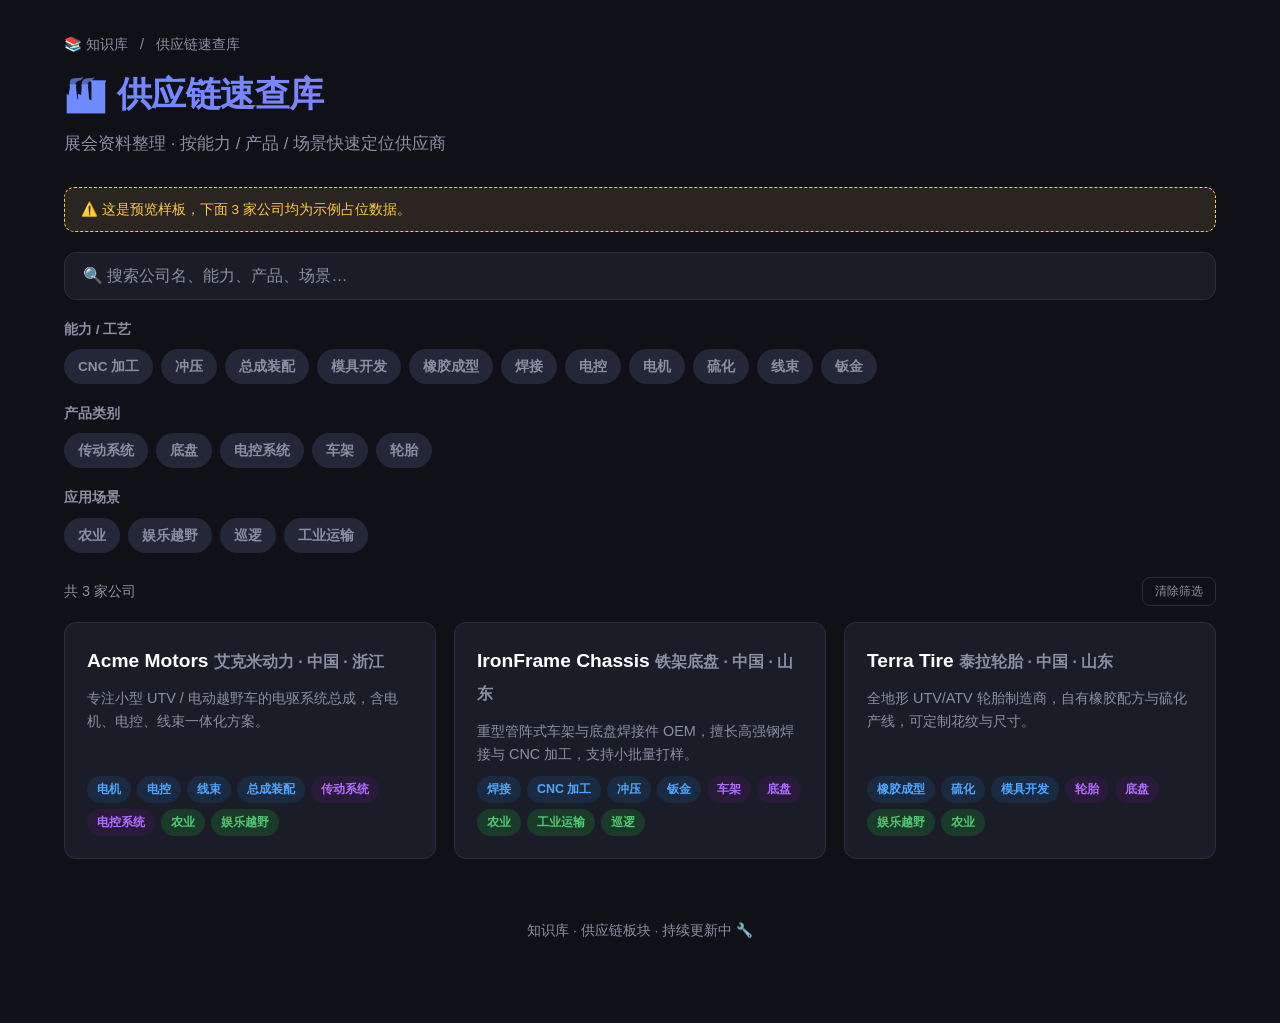
==== supply-chain/index.html @ 49804bad "新增供应链速查库板块（原型样板） 按能力/产品类别/应用场景三维度筛选的供应商目录，含 3 家示例公司详情页、 共享深色主题样式，并在知识库首页加入口卡片。  Co-Authored-By: Clau" ====
<!DOCTYPE html>
<html lang="zh-CN">
<head>
<meta charset="UTF-8">
<meta name="viewport" content="width=device-width, initial-scale=1.0">
<title>🏭 供应链速查库 - Knowledge Base</title>
<link rel="stylesheet" href="style.css">
</head>
<body>
<div class="container">

  <div class="topbar">
    <a href="../index.html">📚 知识库</a>
    <span>/</span>
    <span>供应链速查库</span>
  </div>

  <h1>🏭 供应链速查库</h1>
  <p class="subtitle">展会资料整理 · 按能力 / 产品 / 场景快速定位供应商</p>

  <div class="demo-note">⚠️ 这是预览样板，下面 3 家公司均为示例占位数据。</div>

  <!-- 搜索 -->
  <input type="text" id="search" class="search-box" placeholder="🔍 搜索公司名、能力、产品、场景…">

  <!-- 三类筛选 -->
  <div class="filter-group">
    <span class="flabel">能力 / 工艺</span>
    <div class="chips" id="filter-capabilities"></div>
  </div>
  <div class="filter-group">
    <span class="flabel">产品类别</span>
    <div class="chips" id="filter-categories"></div>
  </div>
  <div class="filter-group">
    <span class="flabel">应用场景</span>
    <div class="chips" id="filter-scenarios"></div>
  </div>

  <div class="result-bar">
    <span id="result-count"></span>
    <button class="btn-clear" id="clear-btn">清除筛选</button>
  </div>

  <!-- 公司卡片 -->
  <div class="grid" id="grid"></div>

  <footer>知识库 · 供应链板块 · 持续更新中 🔧</footer>
</div>

<script src="companies.js"></script>
<script>
  // 选中的筛选标签（按维度分组）
  const selected = { capabilities: new Set(), categories: new Set(), scenarios: new Set() };
  const facets = [
    { key: "capabilities", el: "filter-capabilities", cls: "cap" },
    { key: "categories",   el: "filter-categories",   cls: "cat" },
    { key: "scenarios",    el: "filter-scenarios",    cls: "scn" }
  ];

  // 从所有公司汇总每个维度的唯一标签，渲染筛选 chip
  function buildFilters() {
    facets.forEach(f => {
      const all = new Set();
      COMPANIES.forEach(c => (c[f.key] || []).forEach(t => all.add(t)));
      const box = document.getElementById(f.el);
      box.innerHTML = "";
      [...all].sort().forEach(tag => {
        const chip = document.createElement("span");
        chip.className = "chip";
        chip.textContent = tag;
        chip.onclick = () => {
          if (selected[f.key].has(tag)) { selected[f.key].delete(tag); chip.classList.remove("active"); }
          else { selected[f.key].add(tag); chip.classList.add("active"); }
          render();
        };
        box.appendChild(chip);
      });
    });
  }

  // 判断一家公司是否命中当前筛选 + 搜索
  function matches(c) {
    // 标签：每个维度内做交集（选了的标签都要满足）
    for (const f of facets) {
      for (const tag of selected[f.key]) {
        if (!(c[f.key] || []).includes(tag)) return false;
      }
    }
    // 搜索：匹配公司名/中文名/简介/所有标签
    const q = document.getElementById("search").value.trim().toLowerCase();
    if (q) {
      const hay = [c.name, c.nameZh, c.summary, c.region,
                   ...(c.capabilities||[]), ...(c.categories||[]), ...(c.scenarios||[])]
                   .join(" ").toLowerCase();
      if (!hay.includes(q)) return false;
    }
    return true;
  }

  function render() {
    const grid = document.getElementById("grid");
    const list = COMPANIES.filter(matches);
    document.getElementById("result-count").textContent = `共 ${list.length} 家公司`;
    grid.innerHTML = "";
    if (list.length === 0) {
      grid.innerHTML = '<div class="no-result">没有匹配的公司，试试减少筛选条件。</div>';
      return;
    }
    list.forEach(c => {
      const a = document.createElement("a");
      a.className = "company-card";
      a.href = c.detail;
      a.innerHTML = `
        <div class="cc-name">${c.name} <span class="cc-region">${c.nameZh ? c.nameZh + " · " : ""}${c.region || ""}</span></div>
        <div class="cc-summary">${c.summary || ""}</div>
        <div class="tags">
          ${(c.capabilities||[]).map(t=>`<span class="tag cap">${t}</span>`).join("")}
          ${(c.categories||[]).map(t=>`<span class="tag cat">${t}</span>`).join("")}
          ${(c.scenarios||[]).map(t=>`<span class="tag scn">${t}</span>`).join("")}
        </div>`;
      grid.appendChild(a);
    });
  }

  document.getElementById("search").addEventListener("input", render);
  document.getElementById("clear-btn").addEventListener("click", () => {
    facets.forEach(f => selected[f.key].clear());
    document.querySelectorAll(".chip.active").forEach(ch => ch.classList.remove("active"));
    document.getElementById("search").value = "";
    render();
  });

  buildFilters();
  render();
</script>
</body>
</html>
---- supply-chain/style.css ----
/* ============================================================
   知识库 · 供应链板块 共享样式
   深色主题，沿用现有报告页的设计语言
   ============================================================ */
:root {
  --bg: #0f1117;
  --card: #1a1d27;
  --card-hover: #22263a;
  --border: #2a2e3d;
  --text: #e4e6f0;
  --text-dim: #8b8fa3;
  --accent: #6c8cff;
  --accent2: #ff6c6c;
  --green: #4ecb71;
  --yellow: #ffc847;
  --blue: #4da6ff;
  --purple: #b06cff;
  --orange: #ff8c42;
  --red: #ff5757;
  --radius: 12px;
}

* { margin: 0; padding: 0; box-sizing: border-box; }

body {
  font-family: -apple-system, BlinkMacSystemFont, 'Segoe UI', 'PingFang SC', 'Microsoft YaHei', sans-serif;
  background: var(--bg);
  color: var(--text);
  line-height: 1.7;
}

a { color: var(--accent); text-decoration: none; }
a:hover { text-decoration: underline; }

.container { max-width: 1200px; margin: 0 auto; padding: 32px 24px 80px; }

/* ---------- 顶部返回条 ---------- */
.topbar {
  display: flex;
  align-items: center;
  gap: 12px;
  font-size: 0.9em;
  color: var(--text-dim);
  margin-bottom: 8px;
}
.topbar a { color: var(--text-dim); }
.topbar a:hover { color: var(--accent); text-decoration: none; }

/* ---------- 标题 ---------- */
h1 {
  font-size: 2.2em;
  font-weight: 800;
  background: linear-gradient(135deg, var(--accent), var(--purple));
  -webkit-background-clip: text;
  -webkit-text-fill-color: transparent;
  letter-spacing: -0.5px;
}
.subtitle { color: var(--text-dim); font-size: 1.05em; margin: 6px 0 28px; }

h2 {
  font-size: 1.5em;
  font-weight: 700;
  margin: 40px 0 16px;
  padding-left: 14px;
  border-left: 4px solid var(--accent);
  color: #fff;
}
h3 { font-size: 1.15em; font-weight: 600; margin: 24px 0 12px; color: var(--blue); }
p, li { color: var(--text); margin-bottom: 8px; }
ul { margin-left: 22px; }
strong { color: #fff; }

/* ---------- 搜索 + 筛选 ---------- */
.search-box {
  width: 100%;
  padding: 14px 18px;
  font-size: 1em;
  background: var(--card);
  border: 1px solid var(--border);
  border-radius: var(--radius);
  color: var(--text);
  outline: none;
  transition: border-color 0.2s;
}
.search-box:focus { border-color: var(--accent); }
.search-box::placeholder { color: var(--text-dim); }

.filter-group { margin: 18px 0; }
.filter-group .flabel {
  font-size: 0.85em;
  color: var(--text-dim);
  font-weight: 600;
  margin-bottom: 8px;
  display: block;
}
.chips { display: flex; flex-wrap: wrap; gap: 8px; }

/* 可点击筛选 chip */
.chip {
  display: inline-block;
  background: #232738;
  color: var(--text-dim);
  padding: 5px 13px;
  border-radius: 20px;
  font-size: 0.85em;
  font-weight: 600;
  cursor: pointer;
  border: 1px solid transparent;
  user-select: none;
  transition: all 0.15s;
}
.chip:hover { color: var(--text); border-color: var(--border); }
.chip.active { background: #2a3566; color: #fff; border-color: var(--accent); }

.result-bar {
  display: flex;
  justify-content: space-between;
  align-items: center;
  margin: 24px 0 16px;
  color: var(--text-dim);
  font-size: 0.9em;
}
.btn-clear {
  background: none;
  border: 1px solid var(--border);
  color: var(--text-dim);
  padding: 5px 12px;
  border-radius: 8px;
  cursor: pointer;
  font-size: 0.85em;
}
.btn-clear:hover { color: var(--text); border-color: var(--accent); }

/* ---------- 公司卡片网格 ---------- */
.grid {
  display: grid;
  grid-template-columns: repeat(auto-fill, minmax(300px, 1fr));
  gap: 18px;
}
.company-card {
  background: var(--card);
  border: 1px solid var(--border);
  border-radius: var(--radius);
  padding: 22px;
  display: flex;
  flex-direction: column;
  gap: 10px;
  text-decoration: none;
  color: var(--text);
  transition: transform 0.2s, border-color 0.2s, box-shadow 0.2s;
}
.company-card:hover {
  transform: translateY(-4px);
  border-color: var(--accent);
  box-shadow: 0 8px 32px rgba(108,140,255,0.15);
  text-decoration: none;
}
.company-card .cc-name { font-size: 1.2em; font-weight: 700; color: #fff; }
.company-card .cc-region { font-size: 0.82em; color: var(--text-dim); }
.company-card .cc-summary { font-size: 0.9em; color: var(--text-dim); line-height: 1.6; flex: 1; }

.no-result { color: var(--text-dim); padding: 40px 0; text-align: center; }

/* ---------- 标签（展示用，分三色） ---------- */
.tags { display: flex; flex-wrap: wrap; gap: 6px; }
.tag {
  display: inline-block;
  padding: 3px 10px;
  border-radius: 20px;
  font-size: 0.78em;
  font-weight: 600;
}
.tag.cap { background: #1a2a40; color: var(--blue); }       /* 能力/工艺 */
.tag.cat { background: #2a1a3a; color: var(--purple); }     /* 产品类别 */
.tag.scn { background: #1a3a2a; color: var(--green); }      /* 应用场景 */

/* ---------- 详情页：信息块 ---------- */
.hero-grid {
  display: grid;
  grid-template-columns: repeat(auto-fit, minmax(180px, 1fr));
  gap: 14px;
  margin: 24px 0;
}
.hero-card {
  background: var(--card);
  border: 1px solid var(--border);
  border-radius: var(--radius);
  padding: 18px;
}
.hero-card .label { color: var(--text-dim); font-size: 0.8em; margin-bottom: 4px; }
.hero-card .val { font-size: 1em; color: #fff; font-weight: 600; }

.table-wrap {
  overflow-x: auto;
  margin: 14px 0 24px;
  border-radius: var(--radius);
  border: 1px solid var(--border);
}
table { width: 100%; border-collapse: collapse; font-size: 0.95em; background: var(--card); }
th {
  background: #232738; color: var(--accent); font-weight: 600;
  text-align: left; padding: 12px 16px; white-space: nowrap;
}
td { padding: 11px 16px; border-top: 1px solid var(--border); color: var(--text); }
tr:hover td { background: var(--card-hover); }

.callout {
  background: linear-gradient(135deg, #1e2440, #1a1d27);
  border: 1px solid var(--accent);
  border-left: 4px solid var(--accent);
  border-radius: var(--radius);
  padding: 18px 22px;
  margin: 18px 0;
}
.callout.success { border-color: var(--green); border-left-color: var(--green); background: linear-gradient(135deg, #1a2a20, #1a1d27); }
.callout.warn { border-color: var(--yellow); border-left-color: var(--yellow); background: linear-gradient(135deg, #2a2520, #1a1d27); }
.callout h3 { margin-top: 0; }

/* ---------- 详情页：联系方式 ---------- */
.contact-list { list-style: none; margin-left: 0; }
.contact-list li {
  display: flex; gap: 10px; padding: 8px 0;
  border-bottom: 1px solid var(--border); margin: 0;
}
.contact-list .k { width: 90px; color: var(--text-dim); flex-shrink: 0; }
.contact-list .v { color: var(--text); }

/* ---------- 详情页：资料附件 ---------- */
.gallery { display: grid; grid-template-columns: repeat(auto-fill, minmax(160px, 1fr)); gap: 12px; margin: 12px 0; }
.gallery img, .ph-box {
  width: 100%; aspect-ratio: 4/3; object-fit: cover;
  border-radius: 10px; border: 1px solid var(--border);
}
/* 占位图（无真实图片时用） */
.ph-box {
  display: flex; align-items: center; justify-content: center;
  background: linear-gradient(135deg, #232738, #1a1d27);
  color: var(--text-dim); font-size: 0.8em; text-align: center; padding: 8px;
}
.file-list { list-style: none; margin-left: 0; }
.file-list li { margin: 0; }
.file-link {
  display: flex; align-items: center; gap: 10px;
  padding: 12px 16px; margin: 8px 0;
  background: var(--card); border: 1px solid var(--border);
  border-radius: 10px; color: var(--text);
}
.file-link:hover { border-color: var(--accent); text-decoration: none; }
.file-link .ico { font-size: 1.3em; }
.file-link .meta { color: var(--text-dim); font-size: 0.82em; margin-left: auto; }

/* ---------- 详情页顶部标签条 ---------- */
.detail-head { margin: 8px 0 8px; }
.detail-head .cn { color: var(--text-dim); font-size: 1em; font-weight: 500; }
.detail-meta { color: var(--text-dim); font-size: 0.85em; margin: 6px 0 14px; }

.two-col { display: grid; grid-template-columns: 1fr 1fr; gap: 24px; }
@media (max-width: 800px) {
  .two-col { grid-template-columns: 1fr; }
  h1 { font-size: 1.7em; }
}

footer { margin-top: 60px; color: var(--text-dim); font-size: 0.85em; text-align: center; }

/* 示例水印提示 */
.demo-note {
  background: #2a2520; border: 1px dashed var(--yellow);
  color: var(--yellow); padding: 10px 16px; border-radius: 10px;
  font-size: 0.85em; margin-bottom: 20px;
}
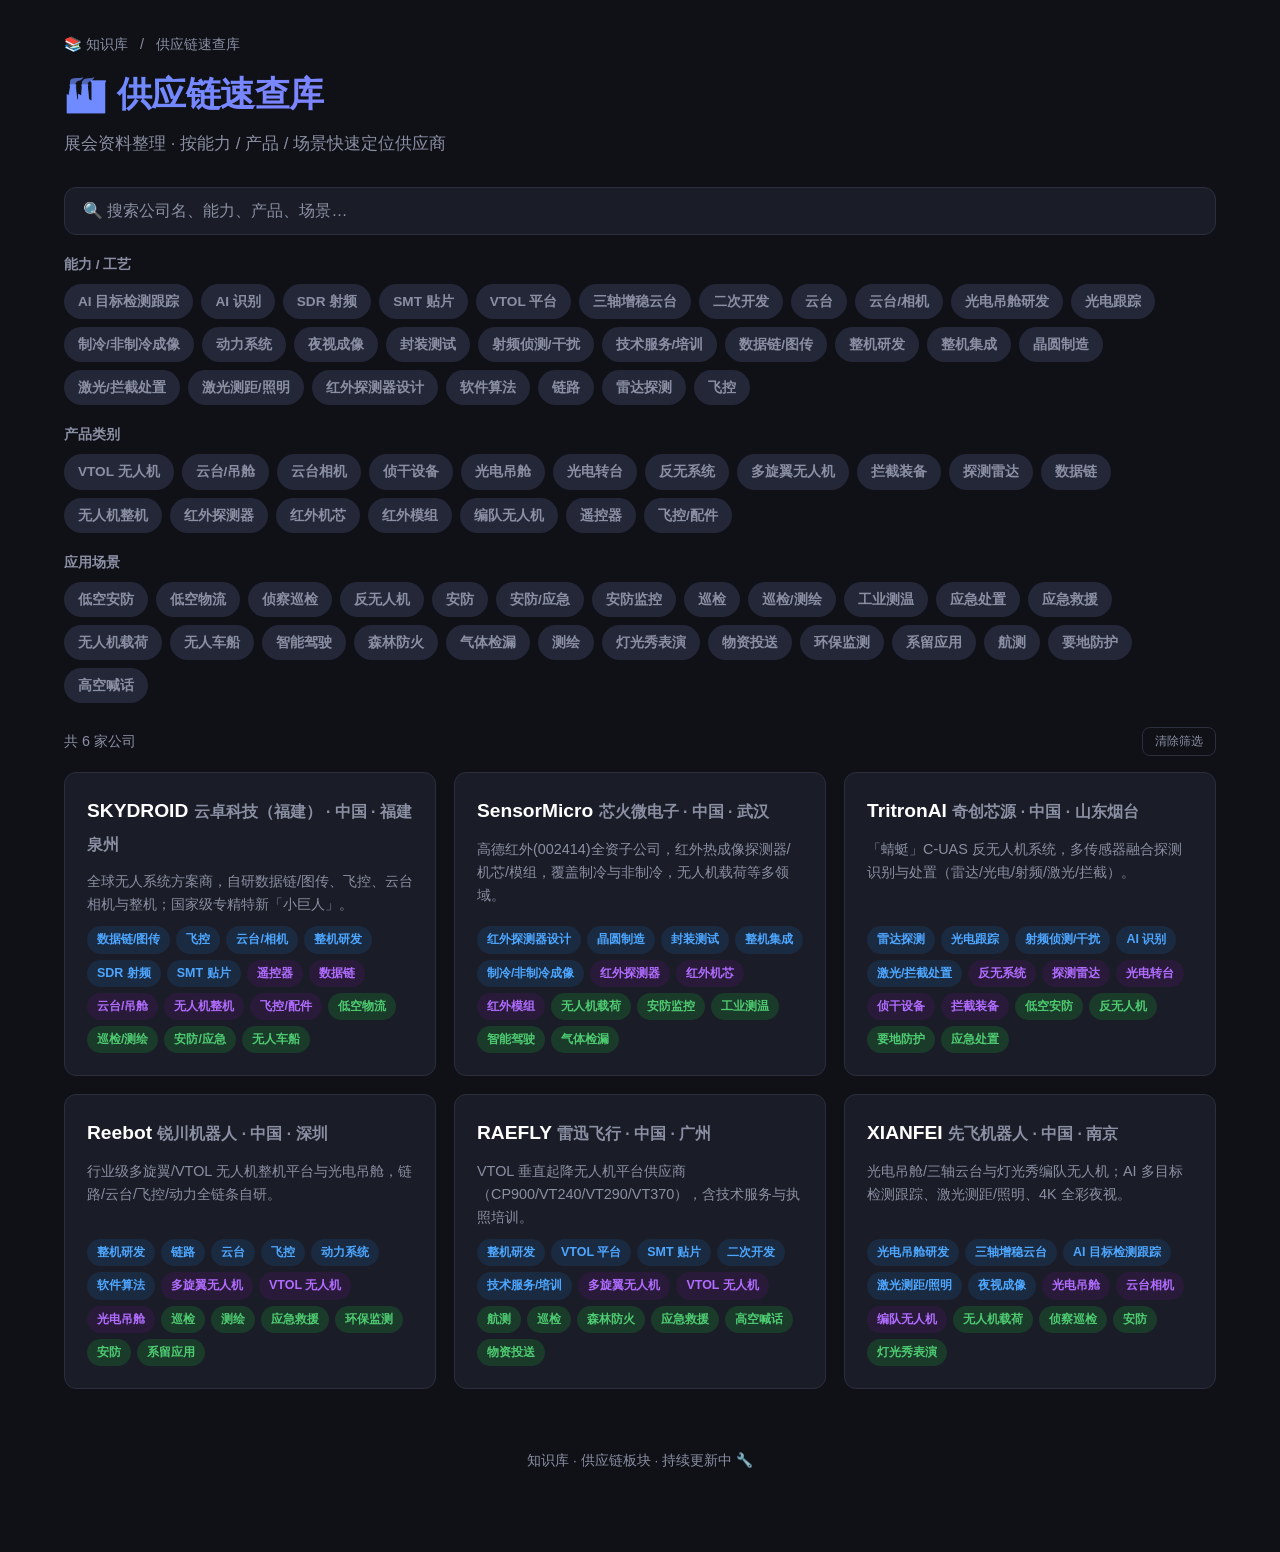
==== commit a25785fa: "批量录入 5 家无人机供应商并移除示例 新增：芯火微电子(红外载荷)、奇创芯源(反无C-UAS)、锐川机器人(整机平台)、 雷迅飞行(VTOL)、先飞机器人(光电吊舱)。先飞为纯图片画册，用页面渲染+" ====
--- a/supply-chain/index.html
+++ b/supply-chain/index.html
@@ -17,8 +17,6 @@
 
   <h1>🏭 供应链速查库</h1>
   <p class="subtitle">展会资料整理 · 按能力 / 产品 / 场景快速定位供应商</p>
-
-  <div class="demo-note">⚠️ 这是预览样板，下面 3 家公司均为示例占位数据。</div>
 
   <!-- 搜索 -->
   <input type="text" id="search" class="search-box" placeholder="🔍 搜索公司名、能力、产品、场景…">
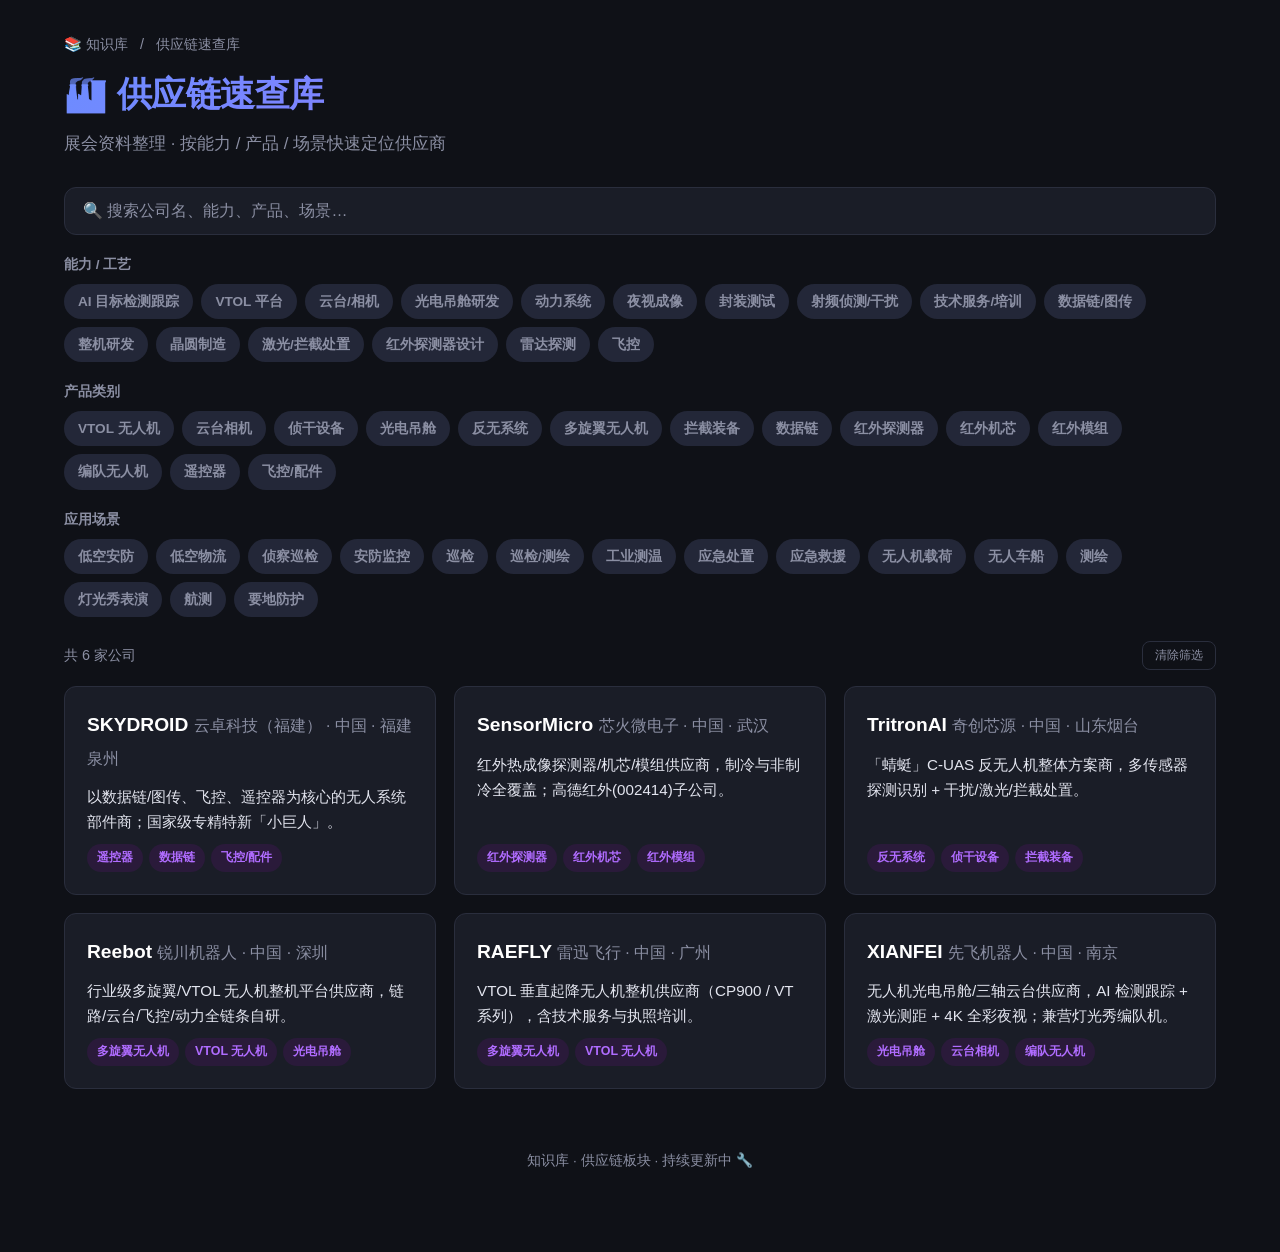
==== commit 6e809bcb: "精简标签：突出主营，卡片只显示产品类别 标签同时服务筛选和"一眼看懂"会打架。改为： - 数据层每维度只留 ≤3 个核心标签 - 卡片以主营一句话为主角，只显示产品类别标签 - 详情页标签按能力/产品" ====
--- a/supply-chain/index.html
+++ b/supply-chain/index.html
@@ -109,14 +109,14 @@
       const a = document.createElement("a");
       a.className = "company-card";
       a.href = c.detail;
+      // 卡片只展示「产品类别」标签（最多 3 个），其余维度用于筛选/详情页
+      const cats = c.categories || [];
+      const shownTags = cats.slice(0, 3).map(t => `<span class="tag cat">${t}</span>`).join("");
+      const moreTag = cats.length > 3 ? `<span class="tag-more">+${cats.length - 3}</span>` : "";
       a.innerHTML = `
         <div class="cc-name">${c.name} <span class="cc-region">${c.nameZh ? c.nameZh + " · " : ""}${c.region || ""}</span></div>
         <div class="cc-summary">${c.summary || ""}</div>
-        <div class="tags">
-          ${(c.capabilities||[]).map(t=>`<span class="tag cap">${t}</span>`).join("")}
-          ${(c.categories||[]).map(t=>`<span class="tag cat">${t}</span>`).join("")}
-          ${(c.scenarios||[]).map(t=>`<span class="tag scn">${t}</span>`).join("")}
-        </div>`;
+        <div class="tags">${shownTags}${moreTag}</div>`;
       grid.appendChild(a);
     });
   }
--- a/supply-chain/style.css
+++ b/supply-chain/style.css
@@ -156,8 +156,18 @@
   text-decoration: none;
 }
 .company-card .cc-name { font-size: 1.2em; font-weight: 700; color: #fff; }
-.company-card .cc-region { font-size: 0.82em; color: var(--text-dim); }
-.company-card .cc-summary { font-size: 0.9em; color: var(--text-dim); line-height: 1.6; flex: 1; }
+.company-card .cc-region { font-size: 0.82em; color: var(--text-dim); font-weight: 400; }
+/* 主营一句话：卡片主角，正文色、稍大，方便一眼看懂 */
+.company-card .cc-summary { font-size: 0.95em; color: var(--text); line-height: 1.65; flex: 1; }
+.tag-more { display: inline-block; padding: 3px 8px; border-radius: 20px; font-size: 0.78em; color: var(--text-dim); background: #232738; }
+
+/* 详情页：标签按维度分组展示 */
+.tag-groups { display: flex; flex-direction: column; gap: 8px; margin: 4px 0 2px; }
+.tg-row { display: flex; align-items: center; flex-wrap: wrap; gap: 6px; }
+.tg-label {
+  font-size: 0.78em; color: var(--text-dim); font-weight: 600;
+  width: 48px; flex-shrink: 0;
+}
 
 .no-result { color: var(--text-dim); padding: 40px 0; text-align: center; }
 
